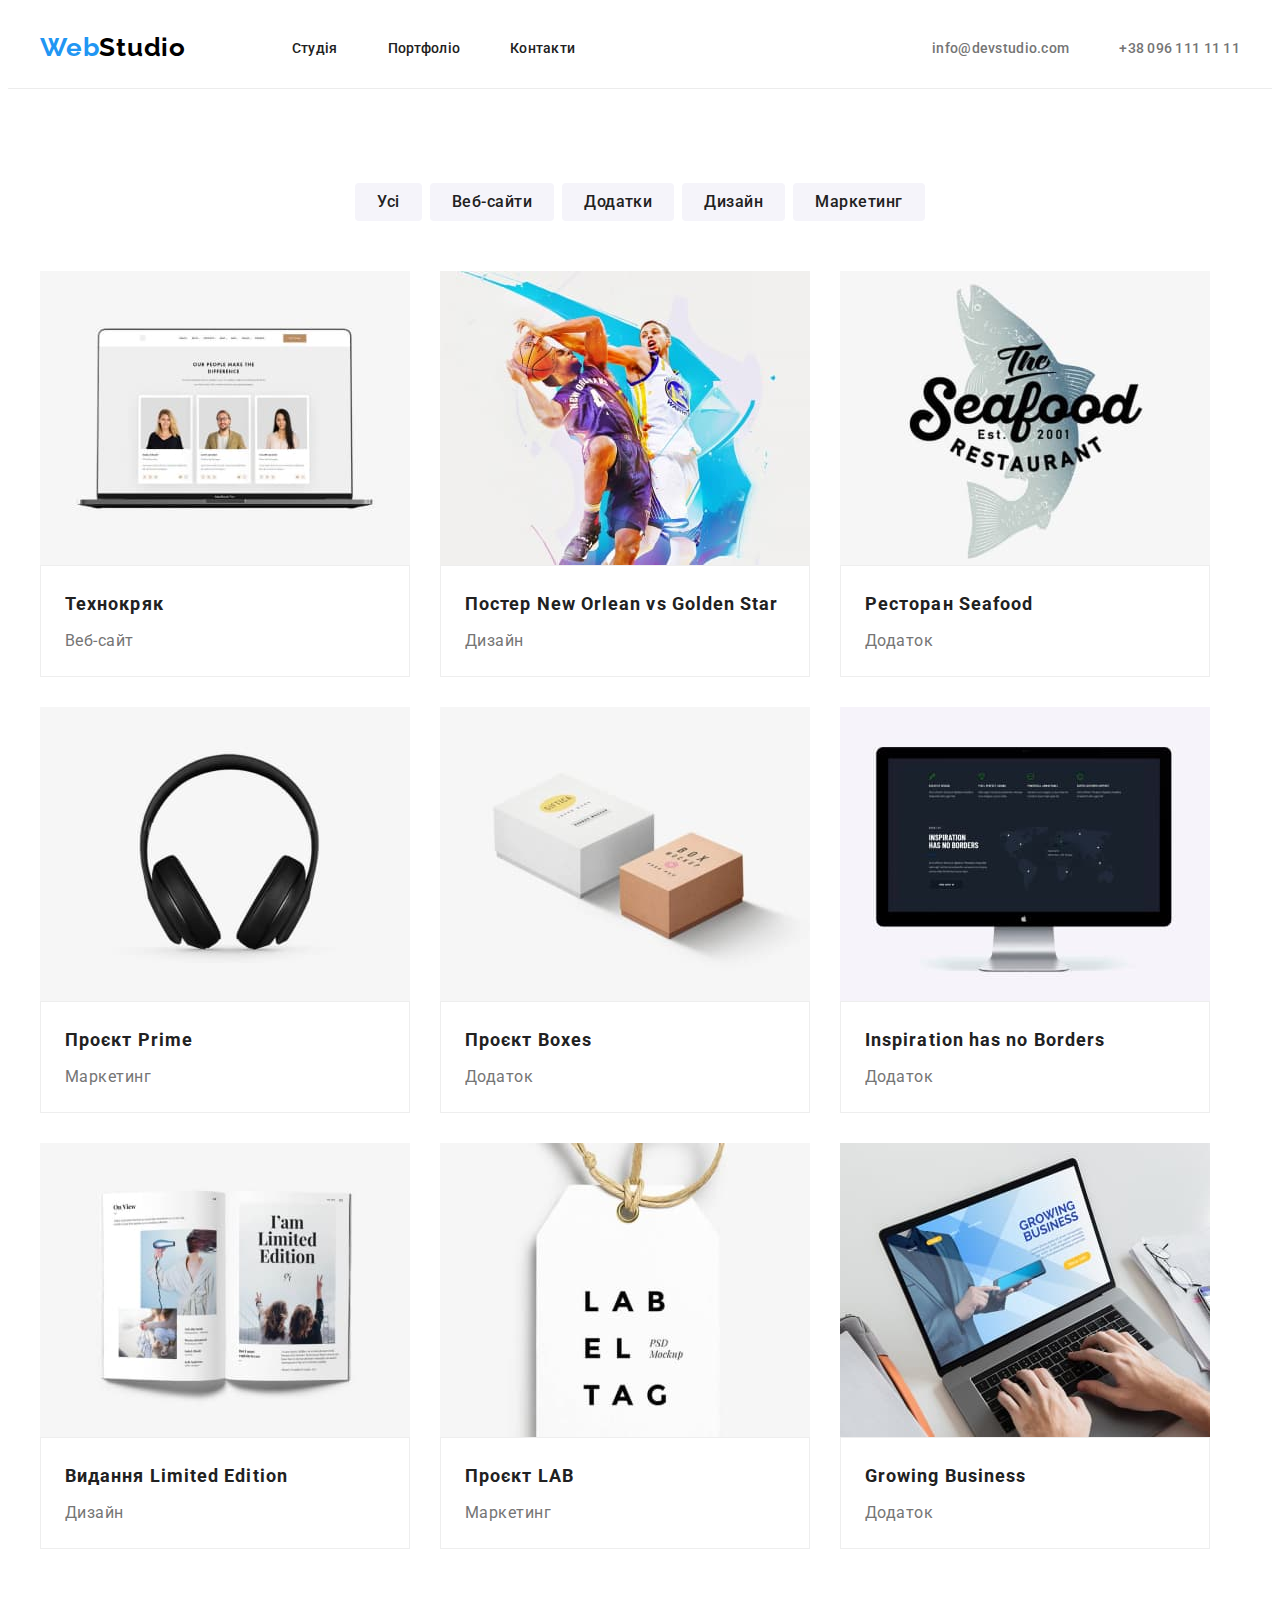
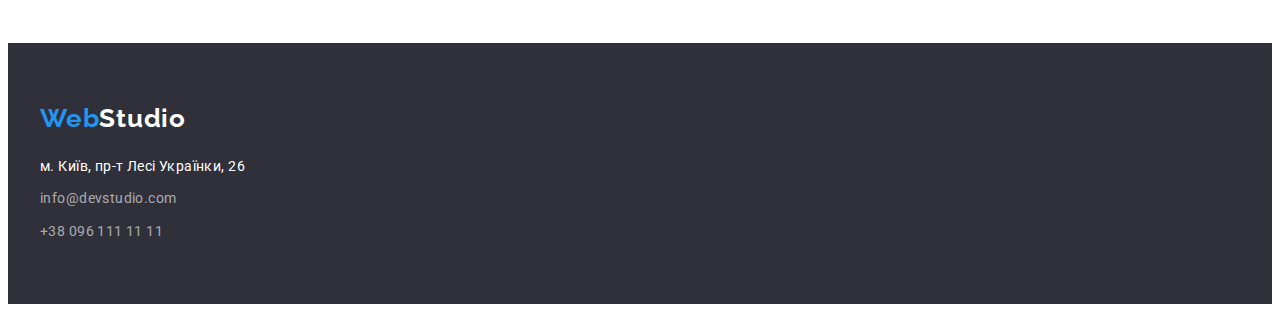
==== portfolio.html @ a0d3005f "Переносит файлы" ====
<!DOCTYPE html>
<html lang="en">
  <head>
    <meta charset="UTF-8" />
    <meta http-equiv="X-UA-Compatible" content="IE=edge" />
    <meta name="viewport" content="width=device-width, initial-scale=1.0" />
    <title>Document</title>
    <link rel="preconnect" href="https://fonts.googleapis.com" />
    <link rel="preconnect" href="https://fonts.gstatic.com" crossorigin />
    <link
      href="https://fonts.googleapis.com/css2?family=Raleway:wght@700&family=Roboto:wght@400;500;700;900&display=swap"
      rel="stylesheet"
    />
    <link
      rel="stylesheet"
      href="https://cdnjs.cloudflare.com/ajax/libs/modern-normalize/1.1.0/modern-normalize.min.css"
      integrity="sha512-wpPYUAdjBVSE4KJnH1VR1HeZfpl1ub8YT/NKx4PuQ5NmX2tKuGu6U/JRp5y+Y8XG2tV+wKQpNHVUX03MfMFn9Q=="
      crossorigin="anonymous"
      referrerpolicy="no-referrer"
    />
    <link rel="stylesheet" href="./css/style.css" />
  </head>
  <body>
    <!--Шапка сайту -->
    <header class="page-header">
      <div class="container header-container">
        <a href="" class="header-logo link logo"
          >Web<span class="accent-logo">Studio</span></a
        >
        <nav class="site-nav">
          <ul class="nav-list">
            <li class="nav-item">
              <a href="./index.html" class="nav-link link">Студія</a>
            </li>
            <li class="nav-item">
              <a href="./portfolio.html" class="nav-link link">Портфоліо</a>
            </li>
            <li class="nav-item">
              <a href="" class="nav-link link">Контакти</a>
            </li>
          </ul>
        </nav>
        <div class="auth-container">
          <a href="mailto:info@devstudio.com" class="auth-link link"
            >info@devstudio.com</a
          >
          <a href="tel:+380961111111" class="auth-link link"
            >+38 096 111 11 11</a
          >
        </div>
      </div>
    </header>
    <!-- Портфолио контент -->
    <main>
      <section class="portfolio section">
        <div class="container">
          <ul class="buttons">
            <li class="buttons-item">
              <button class="btns" type="button">Усі</button>
            </li>
            <li class="buttons-item">
              <button class="btns" type="button">Веб-сайти</button>
            </li>
            <li class="buttons-item">
              <button class="btns" type="button">Додатки</button>
            </li>
            <li class="buttons-item">
              <button class="btns" type="button">Дизайн</button>
            </li>
            <li class="buttons-item">
              <button class="btns" type="button">Маркетинг</button>
            </li>
          </ul>
          <h2 class="visually-hidden">Портфоліо</h2>
          <ul class="portfolio-list">
            <li class="portfolio-item">
              <img
                src="./images/project/project.jpg"
                alt="Ноутбук"
                width="370"
              />
              <div class="item-box">
                <h3 class="portfolio-tittle">Технокряк</h3>
                <p class="portfolio-text">Веб-сайт</p>
              </div>
            </li>
            <li class="portfolio-item">
              <img
                src="./images/project/project1.jpg"
                alt="Баскетбол"
                width="370"
              />
              <div class="item-box">
                <h3 class="portfolio-tittle">
                  Постер New Orlean vs Golden Star
                </h3>
                <p class="portfolio-text">Дизайн</p>
              </div>
            </li>
            <li class="portfolio-item">
              <img
                src="./images/project/project2.jpg"
                alt="Лого з рибою"
                width="370"
              />
              <div class="item-box">
                <h3 class="portfolio-tittle">Ресторан Seafood</h3>
                <p class="portfolio-text">Додаток</p>
              </div>
            </li>
            <li class="portfolio-item">
              <img
                src="./images/project/project3.jpg"
                alt="Навушники"
                width="370"
              />
              <div class="item-box">
                <h3 class="portfolio-tittle">Проєкт Prime</h3>
                <p class="portfolio-text">Маркетинг</p>
              </div>
            </li>

            <li class="portfolio-item">
              <img
                src="./images/project/project4.jpg"
                alt="Два бокси"
                width="370"
              />
              <div class="item-box">
                <h3 class="portfolio-tittle">Проєкт Boxes</h3>
                <p class="portfolio-text">Додаток</p>
              </div>
            </li>
            <li class="portfolio-item">
              <img
                src="./images/project/project5.jpg"
                alt="Монитор"
                width="370"
              />
              <div class="item-box">
                <h3 class="portfolio-tittle">Inspiration has no Borders</h3>
                <p class="portfolio-text">Додаток</p>
              </div>
            </li>
            <li class="portfolio-item">
              <img
                src="./images/project/project6.jpg"
                alt="Книга"
                width="370"
              />
              <div class="item-box">
                <h3 class="portfolio-tittle">Видання Limited Edition</h3>
                <p class="portfolio-text">Дизайн</p>
              </div>
            </li>
            <li class="portfolio-item">
              <img
                src="./images/project/project7.jpg"
                alt="Ємблема"
                width="370"
              />
              <div class="item-box">
                <h3 class="portfolio-tittle">Проєкт LAB</h3>
                <p class="portfolio-text">Маркетинг</p>
              </div>
            </li>
            <li class="portfolio-item">
              <img
                src="./images/project/project8.jpg"
                alt="Ноутбук з сайтом"
                width="370"
              />
              <div class="item-box">
                <h3 class="portfolio-tittle">Growing Business</h3>
                <p class="portfolio-text">Додаток</p>
              </div>
            </li>
          </ul>
        </div>
      </section>
    </main>
    <!--Підвал сайту-->
    <footer class="page-footer footer-container">
      <div class="container">
        <a href="/" class="footer-logo link logo"
          >Web<span class="logo-accent">Studio</span></a
        >
        <address class="address">
          <ul class="address-list">
            <li class="address-item">
              <a
                class="address-link link"
                href="https://www.google.com/maps/d/viewer?mid=10uSM3H-mIU3GznYo2szRIEphczw&hl=en_US&ll=50.42732700000001%2C30.538092&z=17"
                target="_blank"
                rel="noopener noreferrer"
                >м. Київ, пр-т Лесі Українки, 26</a
              >
            </li>
            <li class="address-item">
              <a class="footer-auth link" href="mailto:info@devstudio.com"
                >info@devstudio.com</a
              >
            </li>
            <li class="address-item">
              <a class="footer-auth link" href="tel:+380961111111"
                >+38 096 111 11 11</a
              >
            </li>
          </ul>
        </address>
      </div>
    </footer>
  </body>
</html>
---- css/style.css ----
:root {
  --primary-text-color: #757575;
  --title-text-color: #212121;
  --accent-color: #2196f3;
  --secondary-bg-color: #2f303a;
  --primary-bg-color: #ffffff;
}
/* --------------reset------------ */
p,
h1,
h2,
h3,
h4,
h5,
h6 {
  margin: 0;
}

ul,
ol {
  margin: 0;
  padding-left: 0;
  list-style: none;
}

img {
  display: block;
  max-width: 100%;
  height: auto;
}

body {
  font-family: Roboto, sans-serif;
  background-color: var(--primary-bg-color);
}

.container {
  width: 1200px;
  padding-left: 15px;
  padding-right: 15px;
  margin: 0 auto;
}

.section {
  padding-top: 94px;
  padding-bottom: 94px;
}

.link {
  text-decoration: none;
}

.logo {
  font-family: Raleway, sans-serif;
  font-weight: 700;
  font-size: 26px;
  line-height: 1.2;
  letter-spacing: 0.03em;
  color: var(--accent-color);
}

.visually-hidden {
  position: absolute;
  white-space: nowrap;
  width: 1px;
  height: 1px;
  overflow: hidden;
  border: 0;
  padding: 0;
  clip: rect(0 0 0 0);
  clip-path: inset(50%);
  margin: -1px;
}

/*  header */

.page-header {
  background-color: var(--primary-bg-color);
  border-bottom: 1px solid #ececec;
  padding-top: 24px;
  padding-bottom: 25px;
}

.header-container {
  display: flex;
  justify-content: space-between;
  align-items: center;
}
.header-logo {
  margin-right: 93px;
}

.accent-logo {
  color: #000000;
}

.nav-list {
  display: flex;
  justify-content: center;
  gap: 50px;
  margin-right: 344px;
}
.nav-link {
  font-weight: 500;
  font-size: 14px;
  line-height: 1.15;
  letter-spacing: 0.02em;
  color: var(--title-text-color);
}

.auth-link {
  font-weight: 500;
  font-size: 14px;
  line-height: 1.15;
  letter-spacing: 0.02em;
  color: var(--primary-text-color);
}

.auth-container {
  display: flex;
  justify-content: right;
  gap: 50px;
}

.nav-link:hover,
.auth-link:hover,
.nav-link:focus,
.auth-link:focus {
  color: var(--accent-color);
}

/*  header */

/* hero  */
.hero {
  background-color: var(--secondary-bg-color);
  text-align: center;
  padding-top: 200px;
  padding-bottom: 200px;
}
.hero-title {
  font-weight: 900;
  font-size: 44px;
  line-height: 1.36;
  letter-spacing: 0.06em;
  text-transform: uppercase;
  color: var(--primary-bg-color);
  margin-bottom: 30px;
  margin-left: 237px;
  width: 696px;
  text-align: center;
}
.btn {
  font-family: inherit;
  font-weight: 700;
  font-size: 16px;
  line-height: 1.88;
  color: var(--primary-bg-color);
  background-color: var(--accent-color);
  box-shadow: 0px 4px 4px rgba(0, 0, 0, 0.15);
  border-radius: 4px;
  border: var(--accent-color);
  cursor: pointer;
  padding: 10px 32px 10px 32px;
}

.btn:hover,
.btn:focus {
  color: var(--primary-bg-color);
  background-color: #188ce8;
  box-shadow: 0px 4px 4px rgba(0, 0, 0, 0.15);
  border-radius: 4px;
}

/* hero */
/* features */

.features {
  padding-top: 94px;
}

.features-list {
  display: flex;
  gap: 30px;
}

.features-item {
  max-width: 270px;
}

.features-title {
  font-weight: 700;
  font-size: 14px;
  line-height: 1.14;
  letter-spacing: 0.03em;
  text-transform: uppercase;
  color: var(--title-text-color);
  margin-bottom: 10px;
}

.features-text {
  font-size: 14px;
  line-height: 1.71;
  letter-spacing: 0.03em;
  color: var(--primary-text-color);
}

/* features */
/* section-work */
.section-title {
  font-weight: 700;
  font-size: 36px;
  line-height: 1.16;
  text-align: center;
  letter-spacing: 0.03em;
  color: var(--title-text-color);
  margin-bottom: 50px;
}

.work-list {
  display: flex;
  gap: 30px;
}

.work-item {
  width: calc(100%-60px) / 3;
}

/* section-work */
/* section-team */

.section-team {
  background-color: #f5f4fa;
}

.team-list {
  display: flex;
  gap: 30px;
}

.team-item {
  width: calc(100%-90px) / 4;
  box-shadow: 0px 1px 3px rgba(0, 0, 0, 0.12), 0px 1px 1px rgba(0, 0, 0, 0.14),
    0px 2px 1px rgba(0, 0, 0, 0.2);
  border-radius: 0px 0px 4px 4px;
}

.team-box {
  padding-top: 30px;
  padding-bottom: 30px;
}

.team-title {
  font-weight: 500;
  font-size: 16px;
  line-height: 1.18;
  text-align: center;
  letter-spacing: 0.03em;
  color: var(--title-text-color);
  margin-bottom: 10px;
}
.team-text {
  font-size: 16px;
  line-height: 1.18;
  text-align: center;
  letter-spacing: 0.03em;
  color: var(--primary-text-color);
}

/* section-team  */
/* footer */
.page-footer {
  background-color: var(--secondary-bg-color);
}

.footer-container {
  padding-top: 60px;
  padding-bottom: 60px;
}

.logo-accent {
  color: var(--primary-bg-color);
}

.footer-logo {
  display: inline-block;
  margin-bottom: 20px;
}

.address-list {
  display: flex;
  flex-direction: column;
  gap: 9px;
}

.address-link {
  font-style: normal;
  font-size: 14px;
  line-height: 1.71;
  letter-spacing: 0.03em;
  color: var(--primary-bg-color);
}

.footer-auth {
  font-style: normal;
  font-size: 14px;
  line-height: 1.71;
  letter-spacing: 0.03em;
  color: rgba(255, 255, 255, 0.6);
}

.address-link:hover,
.address-link:focus,
.footer-auth:hover,
.footer-auth :focus {
  color: var(--accent-color);
}

/* footer */
/* portfolio */

.portfolio {
  background-color: var(--primary-bg-color);
}

.buttons {
  display: flex;
  gap: 8px;
  justify-content: center;
  margin-bottom: 50px;
}

.btns {
  font-family: inherit;
  font-weight: 500;
  font-size: 16px;
  line-height: 1.62;
  text-align: center;
  letter-spacing: 0.03em;
  color: #212121;
  background-color: #f5f4fa;
  border-radius: 4px;
  cursor: pointer;
  border: #f5f4fa;
  padding-top: 6px;
  padding-bottom: 6px;
  padding-left: 22px;
  padding-right: 22px;
}

.btns:hover,
.btns:focus {
  font-weight: 500;
  font-size: 16px;
  line-height: 1.62;
  text-align: center;
  letter-spacing: 0.03em;
  color: var(--primary-bg-color);
  background-color: var(--accent-color);
  border-radius: 4px;
}

.portfolio-list {
  display: flex;
  gap: 30px;
  flex-wrap: wrap;
}

.portfolio-item {
  width: calc(100%-60px) / 3;
}

.item-box {
  border: 1px solid #eeeeee;
  padding: 20px 24px 20px 24px;
}

.portfolio-tittle {
  font-weight: 700;
  font-size: 18px;
  line-height: 2;
  letter-spacing: 0.06em;
  color: var(--title-text-color);
  margin-bottom: 4px;
}

.portfolio-text {
  font-size: 16px;
  line-height: 1.88;
  letter-spacing: 0.03em;
  color: var(--primary-text-color);
}
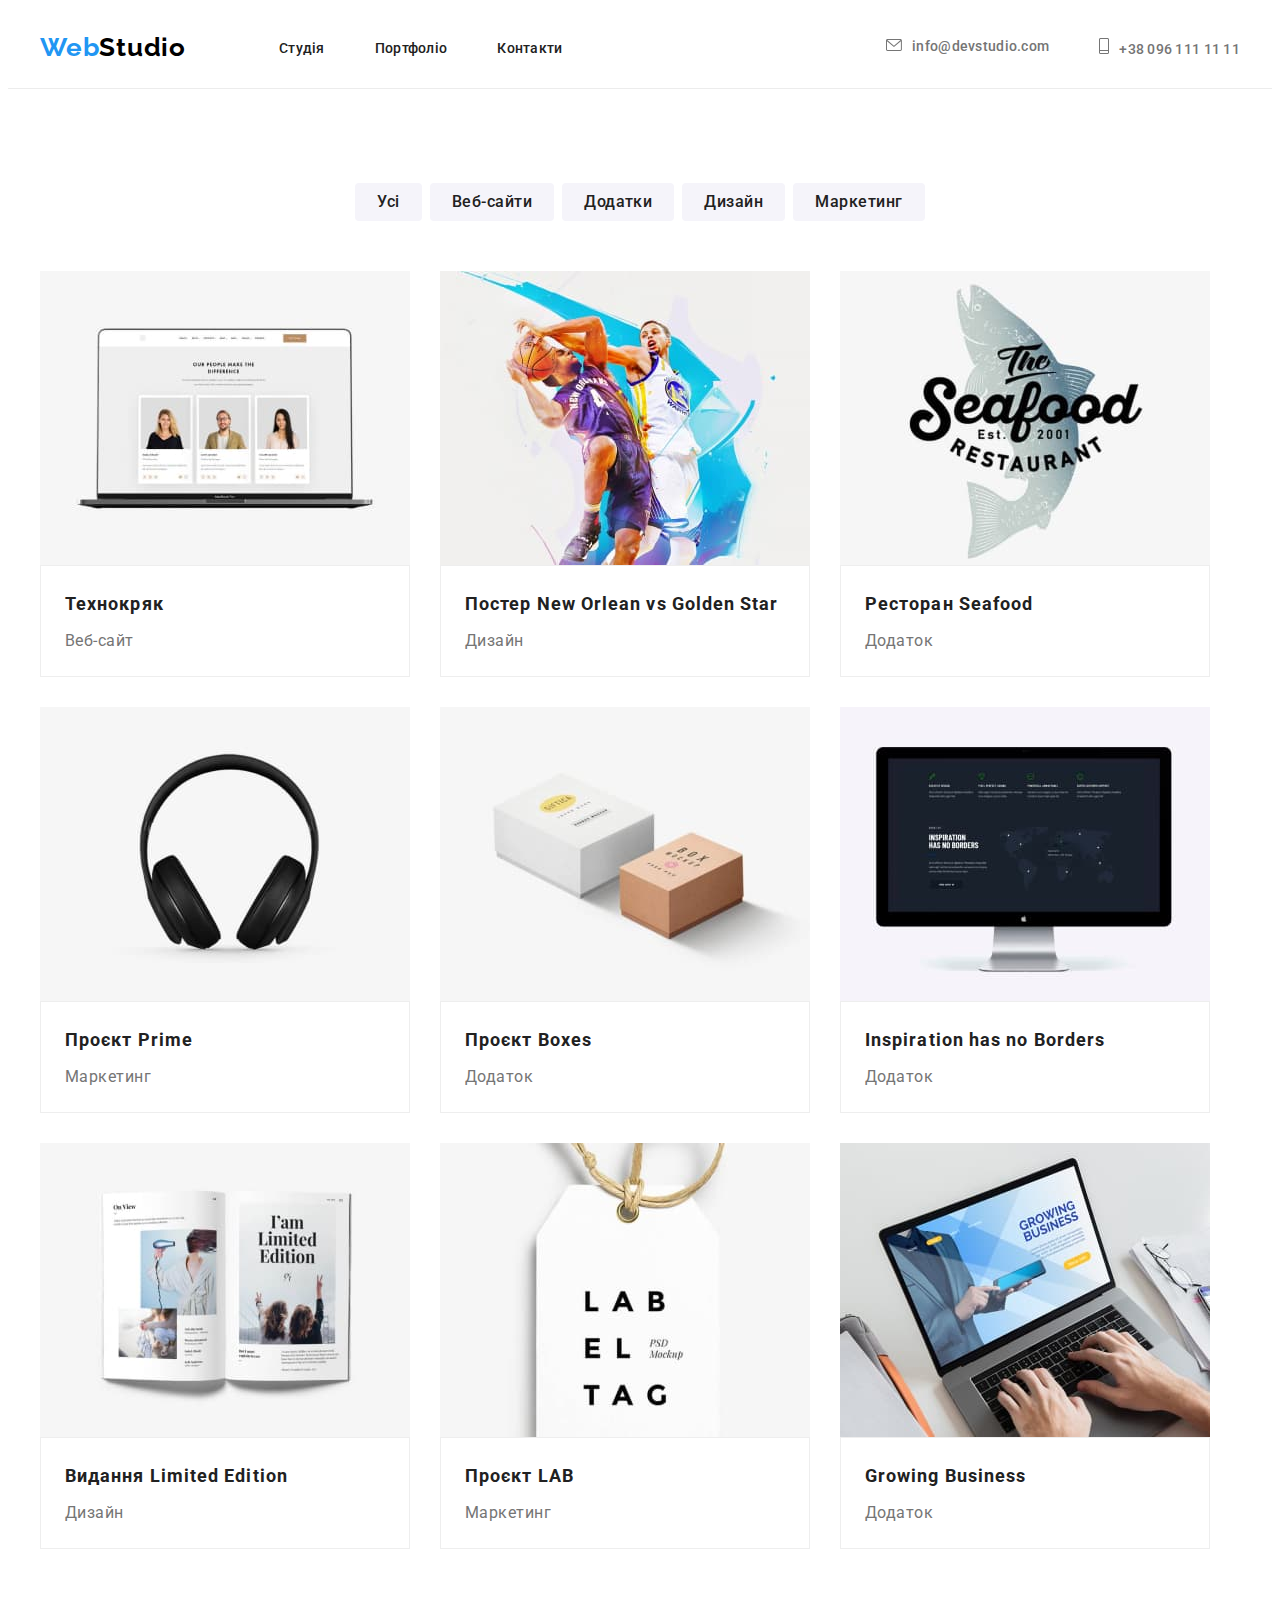
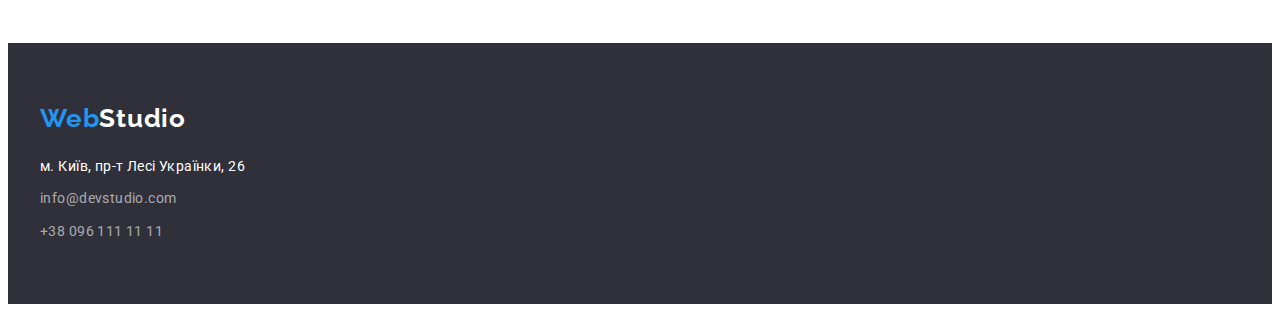
==== commit f62b3cd3: "Добавляет спрайт" ====
--- a/portfolio.html
+++ b/portfolio.html
@@ -42,10 +42,14 @@
         </nav>
         <div class="auth-container">
           <a href="mailto:info@devstudio.com" class="auth-link link"
-            >info@devstudio.com</a
+            ><svg class="auth-icon" width="16" height="12">
+              <use href="./images/icons.svg#icon-envelope"></use>
+            </svg>info@devstudio.com</a
           >
           <a href="tel:+380961111111" class="auth-link link"
-            >+38 096 111 11 11</a
+            ><svg class="auth-icon" width="10" height="16">
+              <use href="./images/icons.svg#icon-tel"></use>
+            </svg>+38 096 111 11 11</a
           >
         </div>
       </div>
--- a/css/style.css
+++ b/css/style.css
@@ -83,7 +83,6 @@
 
 .header-container {
   display: flex;
-  justify-content: space-between;
   align-items: center;
 }
 .header-logo {
@@ -98,7 +97,6 @@
   display: flex;
   justify-content: center;
   gap: 50px;
-  margin-right: 344px;
 }
 .nav-link {
   font-weight: 500;
@@ -114,12 +112,14 @@
   line-height: 1.15;
   letter-spacing: 0.02em;
   color: var(--primary-text-color);
+
 }
 
 .auth-container {
   display: flex;
   justify-content: right;
   gap: 50px;
+  margin-left: auto;
 }
 
 .nav-link:hover,
@@ -129,6 +129,15 @@
   color: var(--accent-color);
 }
 
+.auth-icon {
+  margin-right: 10px;
+  fill: var(--primary-text-color);
+}
+
+.auth-link:hover > .auth-icon,
+.auth-link:focus > .auth-icon {
+  fill: var(--accent-color);
+}
 /*  header */
 
 /* hero  */
@@ -137,6 +146,10 @@
   text-align: center;
   padding-top: 200px;
   padding-bottom: 200px;
+  background-image: linear-gradient( rgba(47, 48, 58, 0.4) , rgba(47, 48, 58, 0.4)) , url(../images/herobg.jpg);
+  background-repeat: no-repeat;
+  background-position: center;
+  background-size: cover;
 }
 .hero-title {
   font-weight: 900;
@@ -183,6 +196,7 @@
   display: flex;
   gap: 30px;
 }
+
 
 .features-item {
   max-width: 270px;
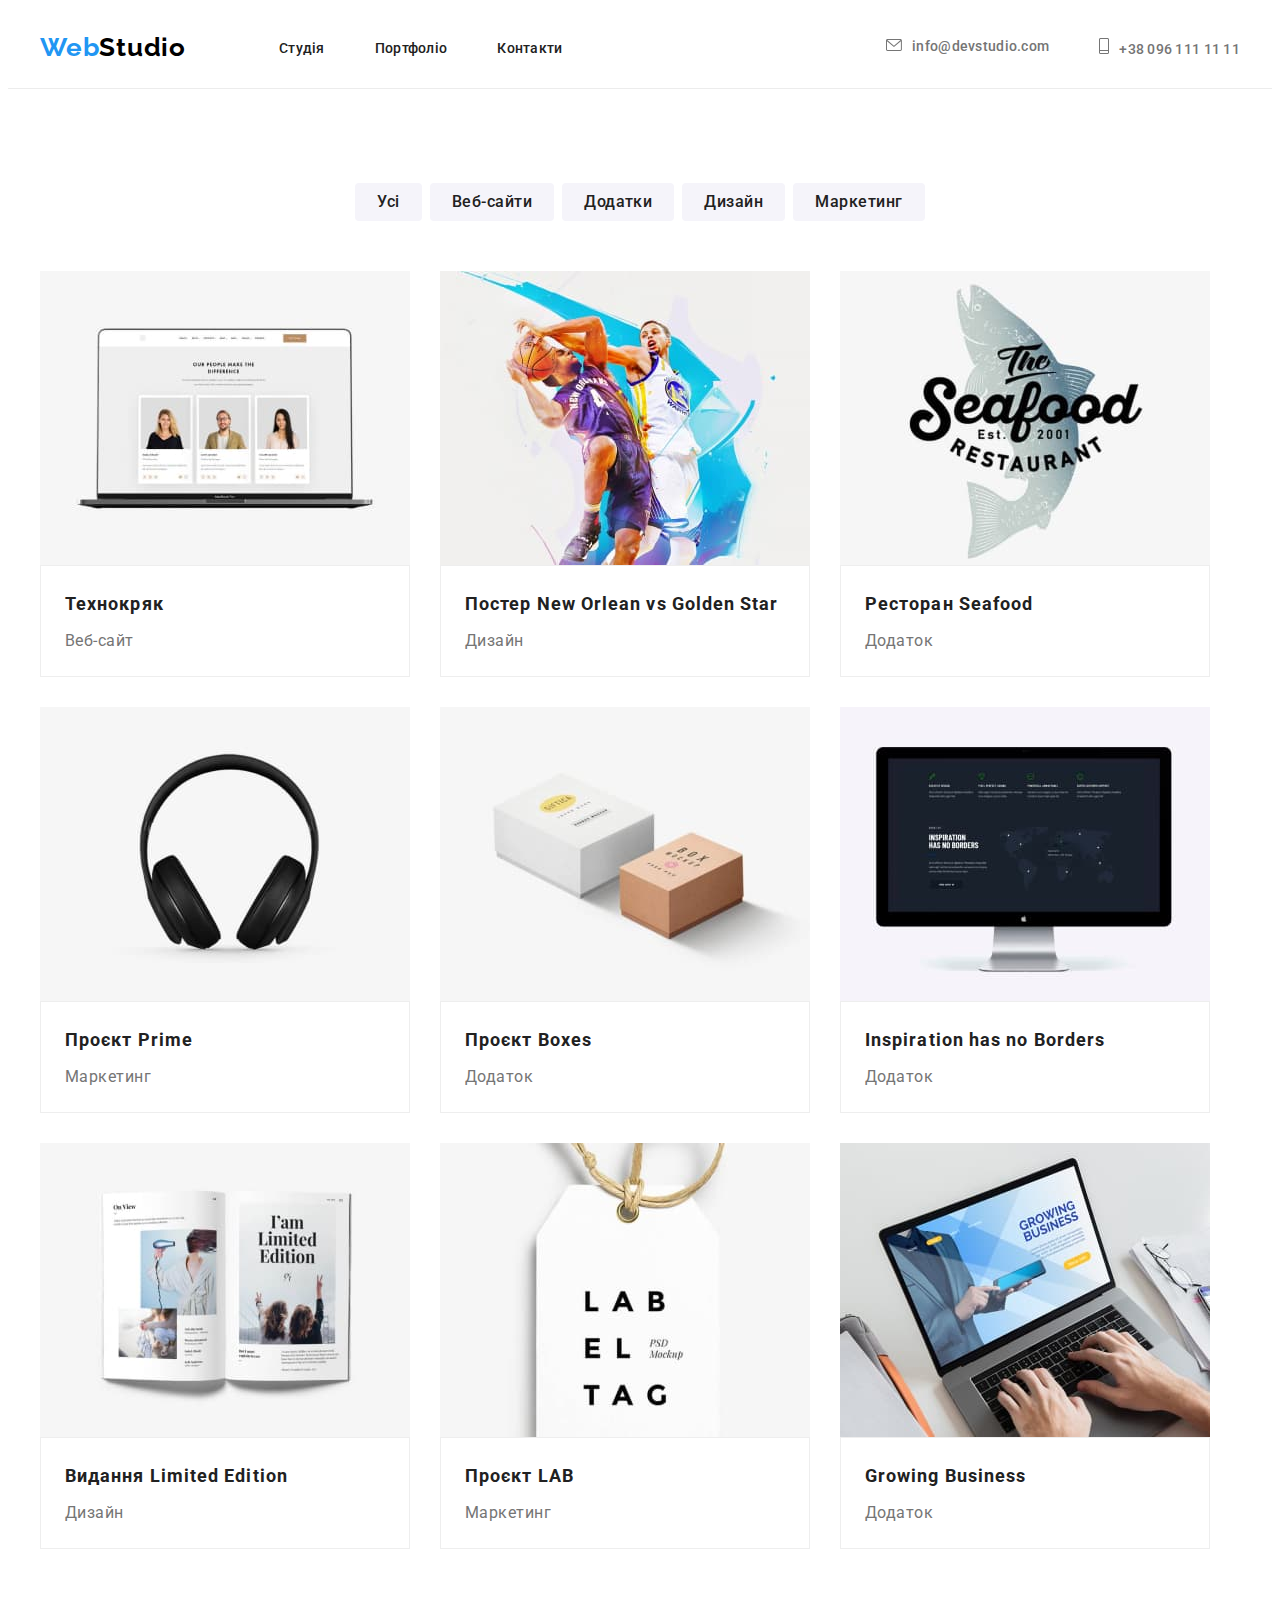
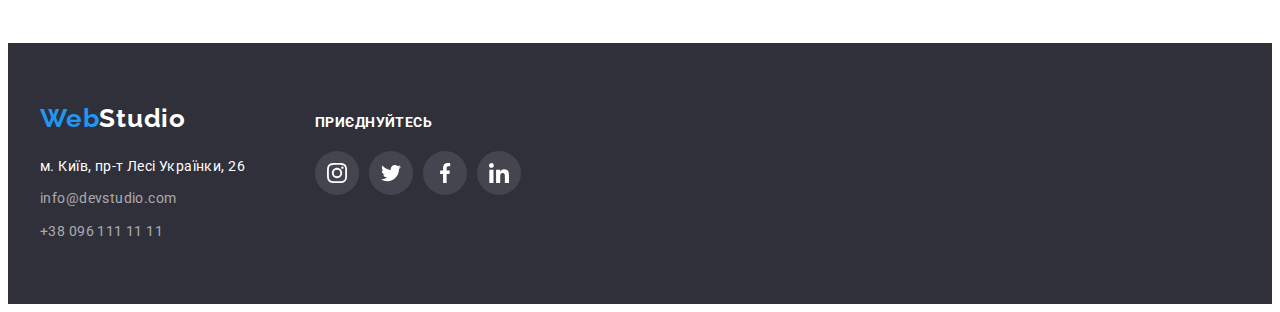
==== commit 8ae3f5ed: "добавляет  векторную графику" ====
--- a/portfolio.html
+++ b/portfolio.html
@@ -1,218 +1,208 @@
 <!DOCTYPE html>
 <html lang="en">
-  <head>
-    <meta charset="UTF-8" />
-    <meta http-equiv="X-UA-Compatible" content="IE=edge" />
-    <meta name="viewport" content="width=device-width, initial-scale=1.0" />
-    <title>Document</title>
-    <link rel="preconnect" href="https://fonts.googleapis.com" />
-    <link rel="preconnect" href="https://fonts.gstatic.com" crossorigin />
-    <link
-      href="https://fonts.googleapis.com/css2?family=Raleway:wght@700&family=Roboto:wght@400;500;700;900&display=swap"
-      rel="stylesheet"
-    />
-    <link
-      rel="stylesheet"
-      href="https://cdnjs.cloudflare.com/ajax/libs/modern-normalize/1.1.0/modern-normalize.min.css"
-      integrity="sha512-wpPYUAdjBVSE4KJnH1VR1HeZfpl1ub8YT/NKx4PuQ5NmX2tKuGu6U/JRp5y+Y8XG2tV+wKQpNHVUX03MfMFn9Q=="
-      crossorigin="anonymous"
-      referrerpolicy="no-referrer"
-    />
-    <link rel="stylesheet" href="./css/style.css" />
-  </head>
-  <body>
-    <!--Шапка сайту -->
-    <header class="page-header">
-      <div class="container header-container">
-        <a href="" class="header-logo link logo"
-          >Web<span class="accent-logo">Studio</span></a
-        >
-        <nav class="site-nav">
-          <ul class="nav-list">
-            <li class="nav-item">
-              <a href="./index.html" class="nav-link link">Студія</a>
-            </li>
-            <li class="nav-item">
-              <a href="./portfolio.html" class="nav-link link">Портфоліо</a>
-            </li>
-            <li class="nav-item">
-              <a href="" class="nav-link link">Контакти</a>
-            </li>
-          </ul>
-        </nav>
-        <div class="auth-container">
-          <a href="mailto:info@devstudio.com" class="auth-link link"
-            ><svg class="auth-icon" width="16" height="12">
-              <use href="./images/icons.svg#icon-envelope"></use>
-            </svg>info@devstudio.com</a
-          >
-          <a href="tel:+380961111111" class="auth-link link"
-            ><svg class="auth-icon" width="10" height="16">
-              <use href="./images/icons.svg#icon-tel"></use>
-            </svg>+38 096 111 11 11</a
-          >
-        </div>
-      </div>
-    </header>
-    <!-- Портфолио контент -->
-    <main>
-      <section class="portfolio section">
-        <div class="container">
-          <ul class="buttons">
-            <li class="buttons-item">
-              <button class="btns" type="button">Усі</button>
-            </li>
-            <li class="buttons-item">
-              <button class="btns" type="button">Веб-сайти</button>
-            </li>
-            <li class="buttons-item">
-              <button class="btns" type="button">Додатки</button>
-            </li>
-            <li class="buttons-item">
-              <button class="btns" type="button">Дизайн</button>
-            </li>
-            <li class="buttons-item">
-              <button class="btns" type="button">Маркетинг</button>
-            </li>
-          </ul>
-          <h2 class="visually-hidden">Портфоліо</h2>
-          <ul class="portfolio-list">
-            <li class="portfolio-item">
-              <img
-                src="./images/project/project.jpg"
-                alt="Ноутбук"
-                width="370"
-              />
+
+<head>
+  <meta charset="UTF-8" />
+  <meta http-equiv="X-UA-Compatible" content="IE=edge" />
+  <meta name="viewport" content="width=device-width, initial-scale=1.0" />
+  <title>Document</title>
+  <link rel="preconnect" href="https://fonts.googleapis.com" />
+  <link rel="preconnect" href="https://fonts.gstatic.com" crossorigin />
+  <link href="https://fonts.googleapis.com/css2?family=Raleway:wght@700&family=Roboto:wght@400;500;700;900&display=swap"
+    rel="stylesheet" />
+  <link rel="stylesheet" href="https://cdnjs.cloudflare.com/ajax/libs/modern-normalize/1.1.0/modern-normalize.min.css"
+    integrity="sha512-wpPYUAdjBVSE4KJnH1VR1HeZfpl1ub8YT/NKx4PuQ5NmX2tKuGu6U/JRp5y+Y8XG2tV+wKQpNHVUX03MfMFn9Q=="
+    crossorigin="anonymous" referrerpolicy="no-referrer" />
+  <link rel="stylesheet" href="./css/style.css" />
+</head>
+
+<body>
+  <!--Шапка сайту -->
+  <header class="page-header">
+    <div class="container header-container">
+      <a href="" class="header-logo link logo">Web<span class="accent-logo">Studio</span></a>
+      <nav class="site-nav">
+        <ul class="nav-list">
+          <li class="nav-item">
+            <a href="./index.html" class="nav-link link">Студія</a>
+          </li>
+          <li class="nav-item">
+            <a href="./portfolio.html" class="nav-link link">Портфоліо</a>
+          </li>
+          <li class="nav-item">
+            <a href="" class="nav-link link">Контакти</a>
+          </li>
+        </ul>
+      </nav>
+      <div class="auth-container">
+        <a href="mailto:info@devstudio.com" class="auth-link link"><svg class="auth-icon" width="16" height="12">
+            <use href="./images/icons.svg#icon-envelope"></use>
+          </svg>info@devstudio.com</a>
+        <a href="tel:+380961111111" class="auth-link link"><svg class="auth-icon" width="10" height="16">
+            <use href="./images/icons.svg#icon-tel"></use>
+          </svg>+38 096 111 11 11</a>
+      </div>
+    </div>
+  </header>
+  <!-- Портфолио контент -->
+  <main>
+    <section class="portfolio section">
+      <div class="container">
+        <ul class="buttons">
+          <li class="buttons-item">
+            <button class="btns" type="button">Усі</button>
+          </li>
+          <li class="buttons-item">
+            <button class="btns" type="button">Веб-сайти</button>
+          </li>
+          <li class="buttons-item">
+            <button class="btns" type="button">Додатки</button>
+          </li>
+          <li class="buttons-item">
+            <button class="btns" type="button">Дизайн</button>
+          </li>
+          <li class="buttons-item">
+            <button class="btns" type="button">Маркетинг</button>
+          </li>
+        </ul>
+        <h2 class="visually-hidden">Портфоліо</h2>
+        <ul class="portfolio-list">
+          <li class="portfolio-item">
+            <a href="" class="portfolio-link link">
+              <img src="./images/project/project.jpg" alt="Ноутбук" width="370" />
               <div class="item-box">
                 <h3 class="portfolio-tittle">Технокряк</h3>
                 <p class="portfolio-text">Веб-сайт</p>
               </div>
-            </li>
-            <li class="portfolio-item">
-              <img
-                src="./images/project/project1.jpg"
-                alt="Баскетбол"
-                width="370"
-              />
+            </a>
+          </li>
+          <li class="portfolio-item">
+            <a href="" class="portfolio-link link">
+              <img src="./images/project/project1.jpg" alt="Баскетбол" width="370" />
               <div class="item-box">
                 <h3 class="portfolio-tittle">
                   Постер New Orlean vs Golden Star
                 </h3>
                 <p class="portfolio-text">Дизайн</p>
               </div>
-            </li>
-            <li class="portfolio-item">
-              <img
-                src="./images/project/project2.jpg"
-                alt="Лого з рибою"
-                width="370"
-              />
+            </a>
+          </li>
+          <li class="portfolio-item">
+            <a href="" class="portfolio-link link">
+              <img src="./images/project/project2.jpg" alt="Лого з рибою" width="370" />
               <div class="item-box">
                 <h3 class="portfolio-tittle">Ресторан Seafood</h3>
                 <p class="portfolio-text">Додаток</p>
               </div>
-            </li>
-            <li class="portfolio-item">
-              <img
-                src="./images/project/project3.jpg"
-                alt="Навушники"
-                width="370"
-              />
+            </a>
+          </li>
+          <li class="portfolio-item">
+            <a href="" class="portfolio-link link">
+              <img src="./images/project/project3.jpg" alt="Навушники" width="370" />
               <div class="item-box">
                 <h3 class="portfolio-tittle">Проєкт Prime</h3>
                 <p class="portfolio-text">Маркетинг</p>
               </div>
-            </li>
-
-            <li class="portfolio-item">
-              <img
-                src="./images/project/project4.jpg"
-                alt="Два бокси"
-                width="370"
-              />
+            </a>
+          </li>
+
+          <li class="portfolio-item">
+            <a href="" class="portfolio-link link">
+              <img src="./images/project/project4.jpg" alt="Два бокси" width="370" />
               <div class="item-box">
                 <h3 class="portfolio-tittle">Проєкт Boxes</h3>
                 <p class="portfolio-text">Додаток</p>
               </div>
-            </li>
-            <li class="portfolio-item">
-              <img
-                src="./images/project/project5.jpg"
-                alt="Монитор"
-                width="370"
-              />
+            </a>
+          </li>
+          <li class="portfolio-item">
+            <a href="" class="portfolio-link link">
+              <img src="./images/project/project5.jpg" alt="Монитор" width="370" />
               <div class="item-box">
                 <h3 class="portfolio-tittle">Inspiration has no Borders</h3>
                 <p class="portfolio-text">Додаток</p>
               </div>
-            </li>
-            <li class="portfolio-item">
-              <img
-                src="./images/project/project6.jpg"
-                alt="Книга"
-                width="370"
-              />
+            </a>
+          </li>
+          <li class="portfolio-item">
+            <a href="" class="portfolio-link link">
+              <img src="./images/project/project6.jpg" alt="Книга" width="370" />
               <div class="item-box">
                 <h3 class="portfolio-tittle">Видання Limited Edition</h3>
                 <p class="portfolio-text">Дизайн</p>
               </div>
-            </li>
-            <li class="portfolio-item">
-              <img
-                src="./images/project/project7.jpg"
-                alt="Ємблема"
-                width="370"
-              />
+            </a>
+          </li>
+          <li class="portfolio-item">
+            <a href="" class="portfolio-link link">
+              <img src="./images/project/project7.jpg" alt="Ємблема" width="370" />
               <div class="item-box">
                 <h3 class="portfolio-tittle">Проєкт LAB</h3>
                 <p class="portfolio-text">Маркетинг</p>
               </div>
-            </li>
-            <li class="portfolio-item">
-              <img
-                src="./images/project/project8.jpg"
-                alt="Ноутбук з сайтом"
-                width="370"
-              />
+            </a>
+          </li>
+          <li class="portfolio-item">
+            <a href="" class="portfolio-link link">
+              <img src="./images/project/project8.jpg" alt="Ноутбук з сайтом" width="370" />
               <div class="item-box">
                 <h3 class="portfolio-tittle">Growing Business</h3>
                 <p class="portfolio-text">Додаток</p>
               </div>
-            </li>
-          </ul>
-        </div>
-      </section>
-    </main>
-    <!--Підвал сайту-->
-    <footer class="page-footer footer-container">
-      <div class="container">
-        <a href="/" class="footer-logo link logo"
-          >Web<span class="logo-accent">Studio</span></a
-        >
+            </a>
+          </li>
+        </ul>
+      </div>
+    </section>
+  </main>
+  <!--Підвал сайту-->
+  <footer class="page-footer footer-container">
+    <div class="container footer-flex">
+      <div class="footer-nav">
+        <a href="/" class="footer-logo link logo">Web<span class="logo-accent">Studio</span></a>
         <address class="address">
           <ul class="address-list">
             <li class="address-item">
-              <a
-                class="address-link link"
+              <a class="address-link link"
                 href="https://www.google.com/maps/d/viewer?mid=10uSM3H-mIU3GznYo2szRIEphczw&hl=en_US&ll=50.42732700000001%2C30.538092&z=17"
-                target="_blank"
-                rel="noopener noreferrer"
-                >м. Київ, пр-т Лесі Українки, 26</a
-              >
+                target="_blank" rel="noopener noreferrer">м. Київ, пр-т Лесі Українки, 26</a>
             </li>
             <li class="address-item">
-              <a class="footer-auth link" href="mailto:info@devstudio.com"
-                >info@devstudio.com</a
-              >
+              <a class="footer-auth link" href="mailto:info@devstudio.com">info@devstudio.com</a>
             </li>
             <li class="address-item">
-              <a class="footer-auth link" href="tel:+380961111111"
-                >+38 096 111 11 11</a
-              >
+              <a class="footer-auth link" href="tel:+380961111111">+38 096 111 11 11</a>
             </li>
           </ul>
         </address>
       </div>
-    </footer>
-  </body>
-</html>
+      <div class="footer-social">
+        <h2 class="social-text">приєднуйтесь</h2>
+        <ul class="footer-social-list">
+          <li class="footer-social-item"><a href="" class="footer-soc-link"><svg class="footer-social-icon" width="20px"
+                height="20px">
+                <use href="./images/icons.svg#icon-instagram"></use>
+              </svg></a> </li>
+
+          <li class="footer-social-item"><a href="" class="footer-soc-link"><svg class="footer-social-icon" width="20px"
+                height="20px">
+                <use href="./images/icons.svg#icon-twitter"></use>
+              </svg></a> </li>
+
+          <li class="footer-social-item"><a href="" class="footer-soc-link"><svg class="footer-social-icon" width="20px"
+                height="20px">
+                <use href="./images/icons.svg#icon-facebook"></use>
+              </svg></a></li>
+
+          <li class="footer-social-item"><a href="" class="footer-soc-link"><svg class="footer-social-icon" width="20px"
+                height="20px">
+                <use href="./images/icons.svg#icon-linkedin"></use>
+              </svg></a></li>
+
+        </ul>
+      </div>
+    </div>
+  </footer>
+</body>
+
+</html>--- a/css/style.css
+++ b/css/style.css
@@ -112,7 +112,6 @@
   line-height: 1.15;
   letter-spacing: 0.02em;
   color: var(--primary-text-color);
-
 }
 
 .auth-container {
@@ -146,7 +145,11 @@
   text-align: center;
   padding-top: 200px;
   padding-bottom: 200px;
-  background-image: linear-gradient( rgba(47, 48, 58, 0.4) , rgba(47, 48, 58, 0.4)) , url(../images/herobg.jpg);
+  background-image: linear-gradient(
+      rgba(47, 48, 58, 0.4),
+      rgba(47, 48, 58, 0.4)
+    ),
+    url(../images/herobg.jpg);
   background-repeat: no-repeat;
   background-position: center;
   background-size: cover;
@@ -197,7 +200,6 @@
   gap: 30px;
 }
 
-
 .features-item {
   max-width: 270px;
 }
@@ -217,6 +219,18 @@
   line-height: 1.71;
   letter-spacing: 0.03em;
   color: var(--primary-text-color);
+}
+
+.features-icon-list {
+  display: flex;
+  gap: 30px;
+}
+
+.features-icon-item {
+  background-color: #f5f4fa;
+  border-radius: 4px;
+  padding: 25px 100px;
+  margin-bottom: 30px;
 }
 
 /* features */
@@ -254,14 +268,15 @@
 
 .team-item {
   width: calc(100%-90px) / 4;
+}
+
+.team-box {
+  padding-top: 30px;
+  padding-bottom: 30px;
+  background-color: var(--primary-bg-color);
   box-shadow: 0px 1px 3px rgba(0, 0, 0, 0.12), 0px 1px 1px rgba(0, 0, 0, 0.14),
     0px 2px 1px rgba(0, 0, 0, 0.2);
   border-radius: 0px 0px 4px 4px;
-}
-
-.team-box {
-  padding-top: 30px;
-  padding-bottom: 30px;
 }
 
 .team-title {
@@ -281,7 +296,81 @@
   color: var(--primary-text-color);
 }
 
+.team-social-list {
+  display: flex;
+  gap: 10px;
+  justify-content: center;
+  margin-top: 16px;
+}
+
+.team-social-item {
+  width: 44px;
+  height: 44px;
+}
+
+.team-soc-link {
+  width: 100%;
+  height: 100%;
+  background-color: var(--primary-bg-color);
+  border-radius: 50%;
+  display: flex;
+  align-items: center;
+  justify-content: center;
+}
+
+.social-icon {
+  fill: #afb1b8;
+}
+
+.team-soc-link:hover,
+.team-soc-link:focus {
+  background-color: var(--accent-color);
+}
+
+.team-soc-link:hover > .social-icon,
+.team-soc-link:focus > .social-icon {
+  fill: var(--primary-bg-color);
+}
+
 /* section-team  */
+
+/* section-clients */
+
+.clients-logo-list {
+  display: flex;
+  gap: 30px;
+}
+
+.clients-logo-item {
+  width: 170px;
+  height: 92px;
+}
+
+.clients-logo-link {
+  width: 100%;
+  height: 100%;
+  display: block;
+  padding: 16px 32px 16px 32px;
+  border: 1px solid #afb1b8;
+  border-radius: 4px;
+}
+
+.clients-logo {
+  fill: #afb1b8;
+}
+
+.clients-logo-link:hover,
+.clients-logo-link:focus {
+  border: 1px solid var(--accent-color);
+}
+
+.clients-logo-link:hover > .clients-logo,
+.clients-logo-link:focus > .accent-logo {
+  fill: var(--accent-color);
+}
+
+/* section-clients */
+
 /* footer */
 .page-footer {
   background-color: var(--secondary-bg-color);
@@ -290,6 +379,12 @@
 .footer-container {
   padding-top: 60px;
   padding-bottom: 60px;
+}
+
+.footer-flex {
+  display: flex;
+  align-items: baseline;
+  gap: 70px;
 }
 
 .logo-accent {
@@ -328,6 +423,45 @@
 .footer-auth:hover,
 .footer-auth :focus {
   color: var(--accent-color);
+}
+
+.social-text {
+  font-weight: 700;
+  font-size: 14px;
+  line-height: 1.14;
+  letter-spacing: 0.03em;
+  text-transform: uppercase;
+  color: #ffffff;
+  margin-bottom: 20px;
+}
+
+.footer-social-list {
+  display: flex;
+  gap: 10px;
+}
+
+.footer-social-item {
+  width: 44px;
+  height: 44px;
+}
+
+.footer-soc-link {
+  width: 100%;
+  height: 100%;
+  background-color: rgba(255, 255, 255, 0.1);
+  border-radius: 50%;
+  display: flex;
+  align-items: center;
+  justify-content: center;
+}
+
+.footer-social-icon {
+  fill: var(--primary-bg-color);
+}
+
+.footer-soc-link:hover,
+.footer-soc-link:focus {
+  background-color: var(--accent-color);
 }
 
 /* footer */
@@ -404,3 +538,13 @@
   letter-spacing: 0.03em;
   color: var(--primary-text-color);
 }
+
+.portfolio-link {
+  display: inline-block;
+}
+
+.portfolio-link:hover,
+.portfolio-link:focus {
+  box-shadow: 0px 1px 1px rgba(0, 0, 0, 0.12), 0px 4px 4px rgba(0, 0, 0, 0.06),
+    1px 4px 6px rgba(0, 0, 0, 0.16);
+}
